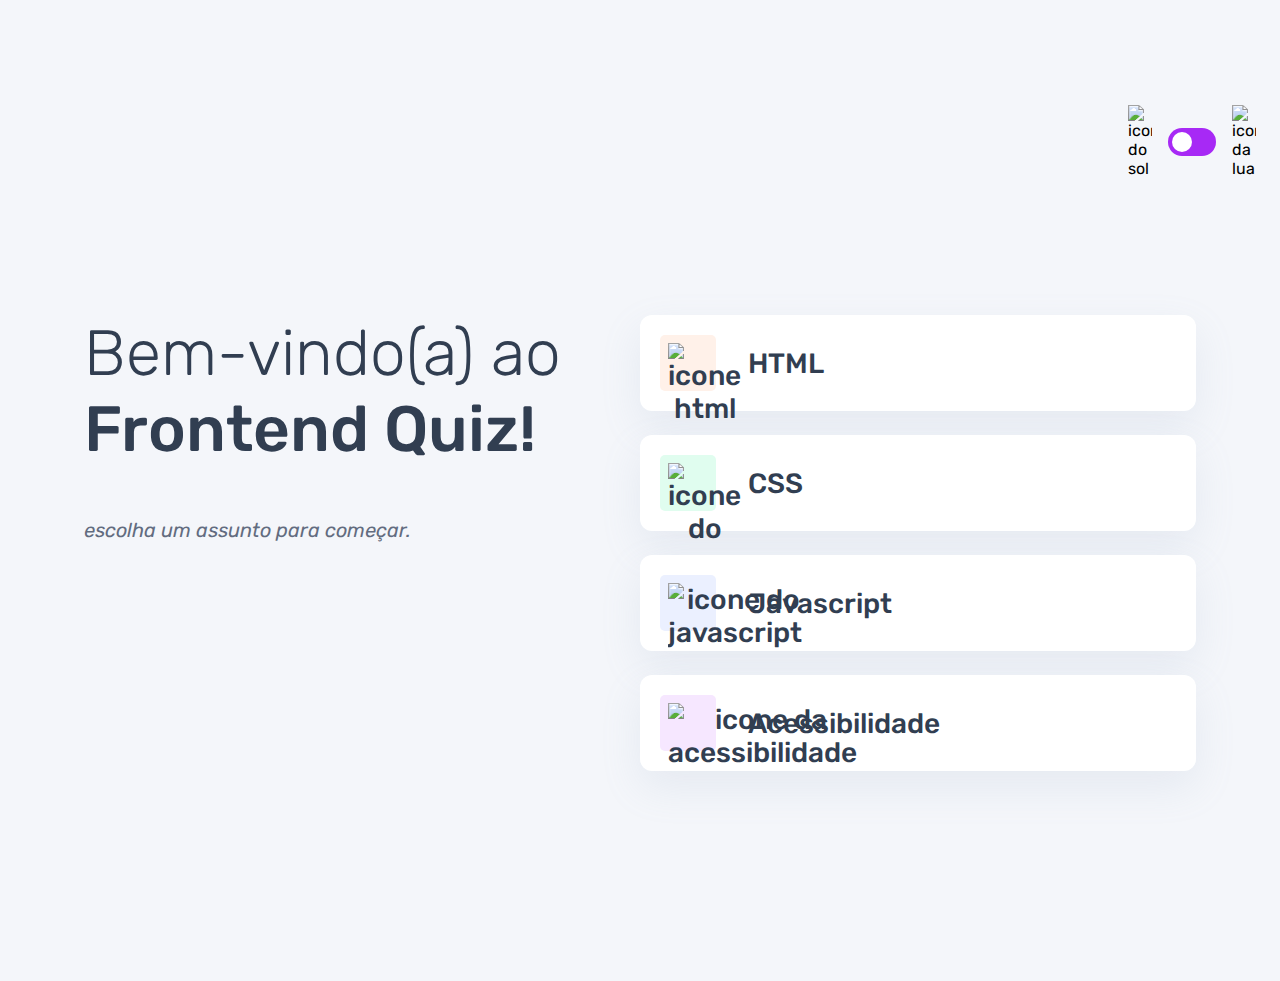
==== index.html @ c7b14210 "responsividade da home finalizada" ====
<!DOCTYPE html>
<html lang="pt-BR">
<head>
    <meta charset="UTF-8">
    <meta name="viewport" content="width=device-width, initial-scale=1.0">
    <link rel="stylesheet" href="style.css">
    <link rel="preconnect" href="https://fonts.googleapis.com">
<link rel="preconnect" href="https://fonts.gstatic.com" crossorigin>
<link href="https://fonts.googleapis.com/css2?family=Rubik:ital,wght@0,300..900;1,300..900&display=swap" rel="stylesheet">
    <title>Quiz App</title>
</head>
<body >
   <header>
    <div class="tema">
        <img src="./assets/images/icon-sun-dark.svg" alt="icone do sol">
        
        <button>
            <div></div>
        </button>
        <img src="./assets/images/icon-moon-dark.svg" alt="icone da lua">
    </div>
   </header> 
   
   <main>
        <section class="boas_vindas">
            
            <h1>Bem-vindo(a) ao <br>
                <strong>Frontend Quiz!</strong>
            </h1>
            
            <p>escolha um assunto para começar.</p>
        </section>

        <section class="assuntos">
            <button class="botao_html">
                <div>
                    <img src="./assets/images/icon-html.svg" alt="icone html">
                </div>
                HTML
            </button>

            <button class="botao_css">
                <div>
                    <img src="./assets/images/icon-css.svg" alt="icone do css">
                </div>
                CSS
            </button>

            <button class="botao_javascript">
                <div>
                    <img src="./assets/images/icon-js.svg" alt="icone do javascript">
                </div>
                Javascript
            </button>

            <button class="botao_acessibilidade">
                <div>
                    <img src="./assets/images/icon-accessibility.svg" alt="icone da acessibilidade">
                </div>
                Acessibilidade
            </button>
        </section>

   </main>

</body>
</html>
---- style.css ----
* {
    margin: 0;
    padding: 0;
    box-sizing:border-box;
    font-family: "Rubik", sans-serif;
    -webkit-font-smoothing: antialiased;
}

:root {
    --bg-color:#f4f6fa;
    --purple:#a729f5;
    --white:#fff;
    --primary-text-color:#313e51;
    --secondary-text-color:#626c7f;
    --button-bg:#fff;
    --bg-html:#fff1e9;
    --bg-css:#e0fdef;
    --bg-javascript: #ebf0ff;
    --bg-acessibilidade: #f6e7ff;
    --shadow: 0px 16px 40px 0px rgba(143, 160, 193, 0.14);
    --bg-mobile:url(./assets/images/pattern-background-mobile-light.svg);
    --bg-desktop:url(./assets/images/pattern-background-desktop-light.svg);
}

body{
    height: 100svh;
    background: var(--bg-mobile) var(--bg-color);
    background-repeat: no-repeat;
    background-size: cover;
}

header{
    padding: 16px 24px;
    display: flex;
    justify-content: flex-end;
}

.tema {
   padding: 8px 0;
   display: flex;
   align-items: center;
   gap: 8px;
}

.tema img {
    width: 16px;
}

.tema button {
    height: 20px;
    width: 32px;
    background: var(--purple);
    border: 0;
    border-radius: 999px;
    padding: 4px;
}

.tema button div {
    background: var(--white);
    width: 12px;
    height: 12px;
    border-radius: 999px; 
}


main {
    padding: 32px 24px;

}
.boas_vindas{
   margin-bottom:40px;

}



.boas_vindas h1 {
    font-size: 40px;
    font-weight: 300;
    color: var(--primary-text-color);
    margin-bottom: 16px;
}

.boas_vindas h1 strong {
    font-weight: 500;
}

.boas_vindas p {
    color: var(--secondary-text-color);
    font-size: 14px;
    line-height: 150%;
    font-style: italic;
}

.assuntos {
    display: flex;
    flex-direction: column;
    gap: 12px;

}

.assuntos button {
    border: none;
    background: var(--button-bg);
    display: flex;
    align-items: center;
    gap: 16px;
    padding: 12px;
    border-radius: 12px;
    box-shadow: var(--shadow);
    font-size: 18px;
    font-weight: 500;
    color: var(--primary-text-color);

}

.assuntos button div {
    width: 40px;
    height: 40px;
    padding:5px;
    border-radius: 5px;
}

.assuntos button img {
    width: 100%;
}

.botao_html div {
    background:var(--bg-html) ;
}

.botao_css div {
    background: var(--bg-css);
}

.botao_javascript div {
    background: var(--bg-javascript);
}

.botao_acessibilidade div {
    background: var(--bg-acessibilidade);
}

@media(min-width: 1100px) {
    body {
        background: var(--bg-desktop) var(--bg-color);
        background-size: cover;
        background-repeat: no-repeat;

    }

    header {
        margin-block: 81px;
    }

    .tema {
       gap: 16px; 
    }
    
    
    .tema img {
        width: 24px;
    }

    .tema button {
        width:48px;
        height: 28px;
    }
    
    .tema button div {
        width:20px;
        height:20px;
    }



    main {
        display: flex;
        max-width: 1160px;
        margin-inline:auto;
    }

    section {
        width: 100%;
    }

    .boas_vindas h1 {
        font-size: 64px;
        margin-bottom: 48px;

    }
    
    .boas_vindas p {
        font-size: 20px;
    }
    
    .assuntos {
        gap: 24px;
    }
    
    
    .assuntos button {
        font-size: 28px;
        padding: 20px;
        gap: 32px;
    }

    .assuntos button div {
         width: 56px;
         height: 56px;
         padding: 8px;
    }
}
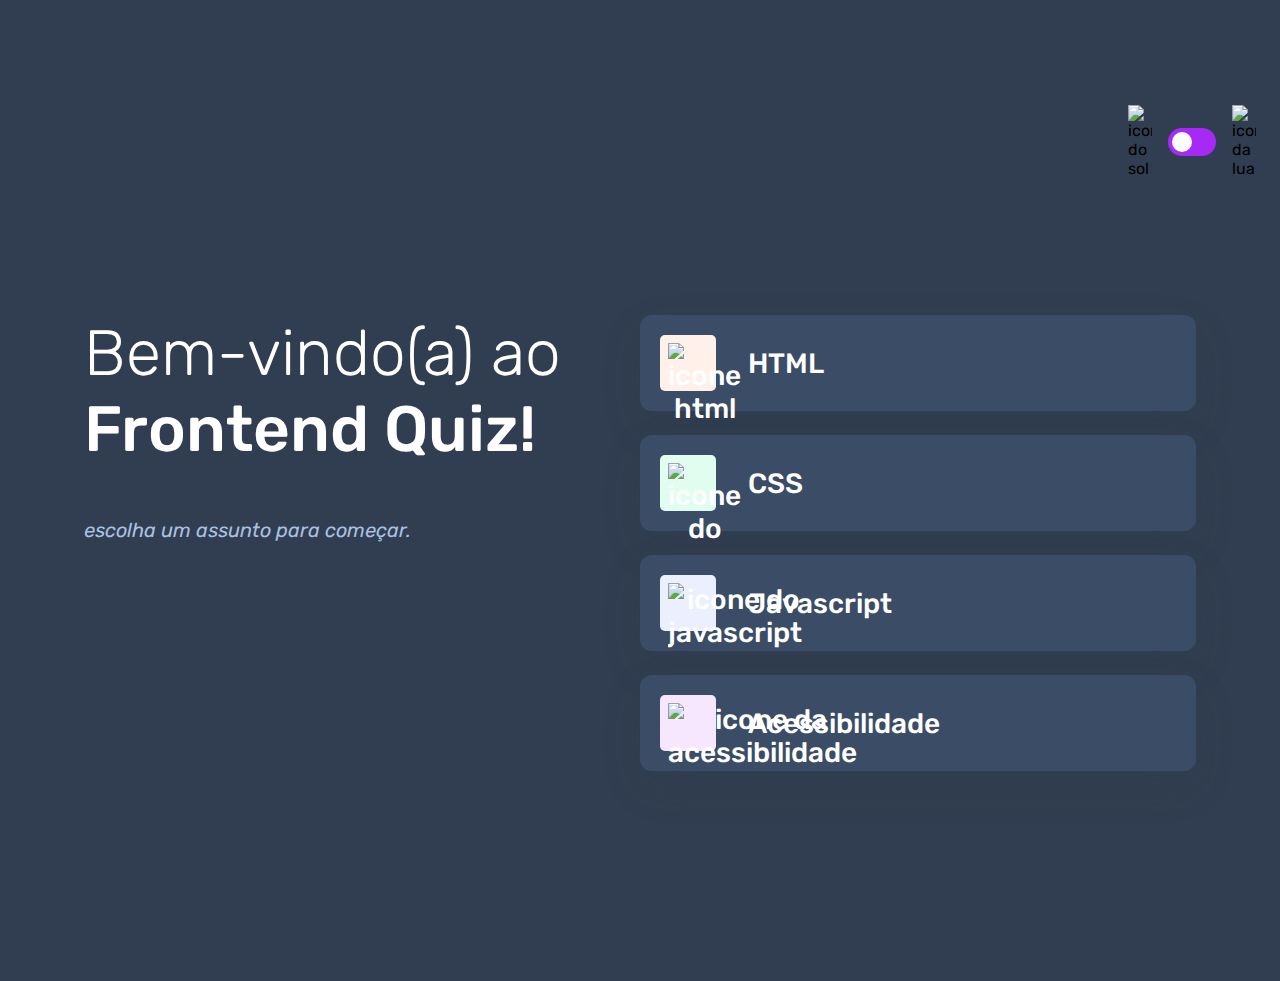
==== commit 27a806e9: "adaptação das cores para o tema escuro" ====
--- a/index.html
+++ b/index.html
@@ -9,7 +9,7 @@
 <link href="https://fonts.googleapis.com/css2?family=Rubik:ital,wght@0,300..900;1,300..900&display=swap" rel="stylesheet">
     <title>Quiz App</title>
 </head>
-<body >
+<body class="escuro">
    <header>
     <div class="tema">
         <img src="./assets/images/icon-sun-dark.svg" alt="icone do sol">
--- a/style.css
+++ b/style.css
@@ -22,6 +22,16 @@
     --bg-desktop:url(./assets/images/pattern-background-desktop-light.svg);
 }
 
+body.escuro {
+    --bg-color:#313e51;
+    --bg-mobile:url(./assets/images/pattern-background-mobile-dark.svg);
+    --bg-desktop:url(./assets/images/pattern-background-desktop-dark.svg);
+    --primary-text-color:#fff;
+    --button-bg: #3b4d66;
+    --shadow: 0px 16px 40px 0px rgba(49,62, 81, 0.14);
+    --secondary-text-color: #abc1e1;
+}
+
 body{
     height: 100svh;
     background: var(--bg-mobile) var(--bg-color);
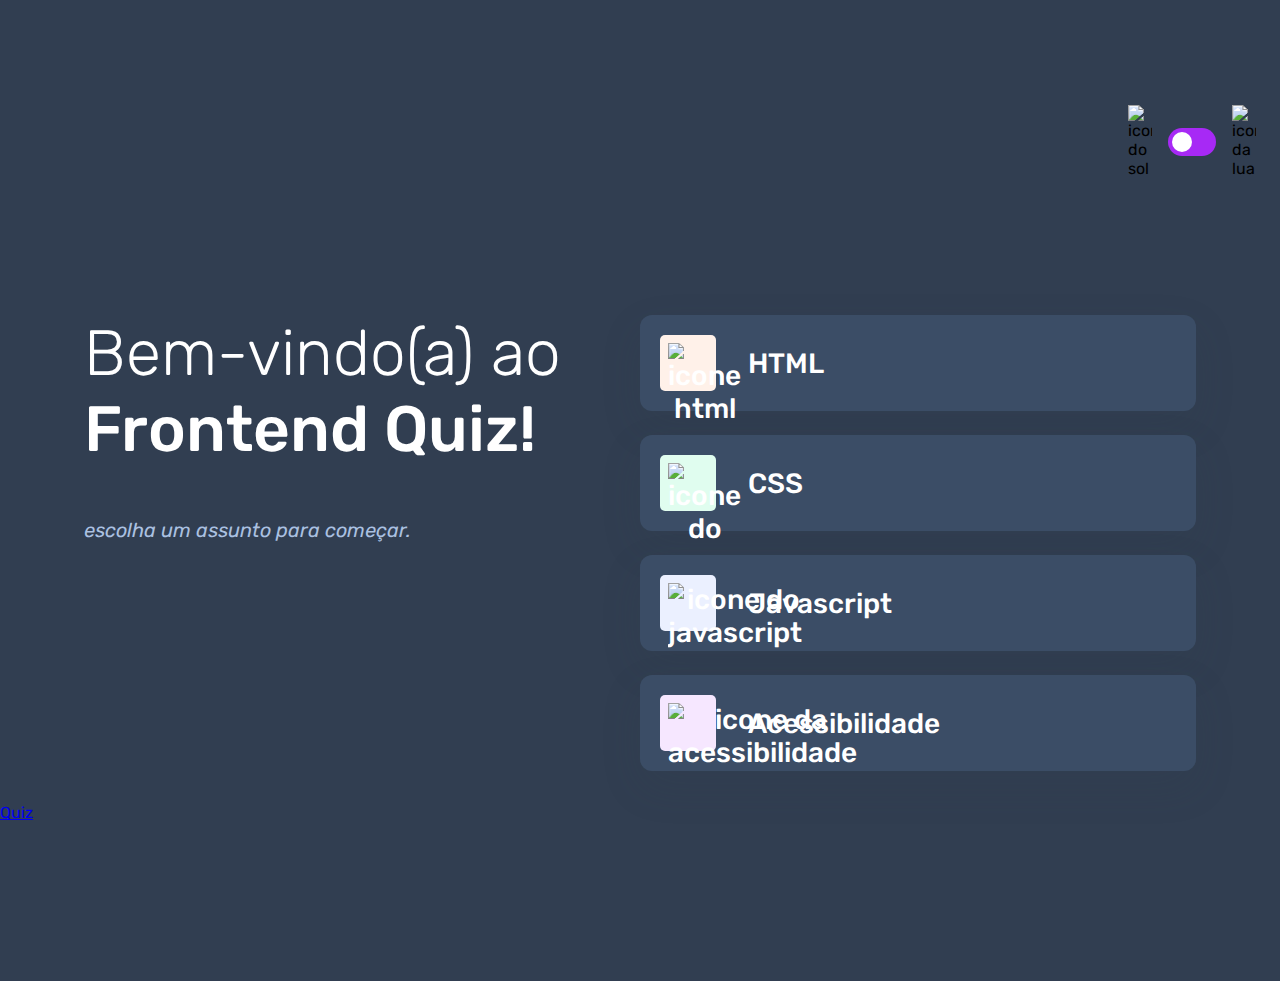
==== commit 43ca02d1: "criação da pagina do quiz" ====
--- a/index.html
+++ b/index.html
@@ -5,8 +5,8 @@
     <meta name="viewport" content="width=device-width, initial-scale=1.0">
     <link rel="stylesheet" href="style.css">
     <link rel="preconnect" href="https://fonts.googleapis.com">
-<link rel="preconnect" href="https://fonts.gstatic.com" crossorigin>
-<link href="https://fonts.googleapis.com/css2?family=Rubik:ital,wght@0,300..900;1,300..900&display=swap" rel="stylesheet">
+    <link rel="preconnect" href="https://fonts.gstatic.com" crossorigin>
+    <link href="https://fonts.googleapis.com/css2?family=Rubik:ital,wght@0,300..900;1,300..900&display=swap" rel="stylesheet">
     <title>Quiz App</title>
 </head>
 <body class="escuro">
@@ -62,6 +62,6 @@
         </section>
 
    </main>
-
+<a href="./pages/quiz/quiz.html">Quiz</a>
 </body>
 </html>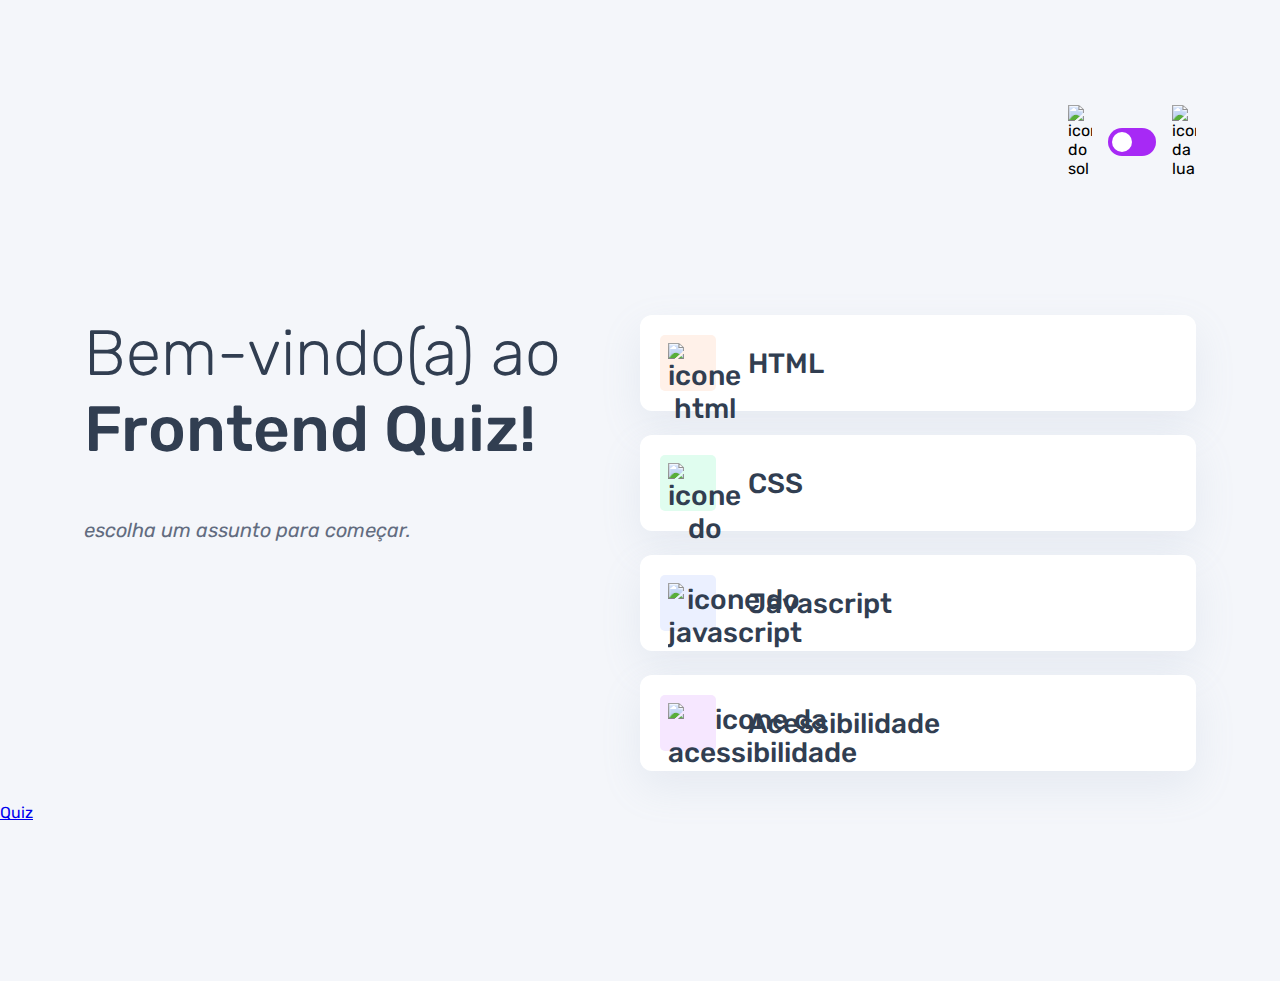
==== commit 240fd464: "primeiros ajuste do tema no javascript" ====
--- a/index.html
+++ b/index.html
@@ -7,9 +7,10 @@
     <link rel="preconnect" href="https://fonts.googleapis.com">
     <link rel="preconnect" href="https://fonts.gstatic.com" crossorigin>
     <link href="https://fonts.googleapis.com/css2?family=Rubik:ital,wght@0,300..900;1,300..900&display=swap" rel="stylesheet">
+    <script src="./script.js" defer></script>
     <title>Quiz App</title>
 </head>
-<body class="escuro">
+<body>
    <header>
     <div class="tema">
         <img src="./assets/images/icon-sun-dark.svg" alt="icone do sol">
--- a/style.css
+++ b/style.css
@@ -43,6 +43,8 @@
     padding: 16px 24px;
     display: flex;
     justify-content: flex-end;
+    max-width: 1160px;
+    margin-inline: auto;
 }
 
 .tema {
@@ -63,6 +65,7 @@
     border: 0;
     border-radius: 999px;
     padding: 4px;
+    display: flex;
 }
 
 .tema button div {
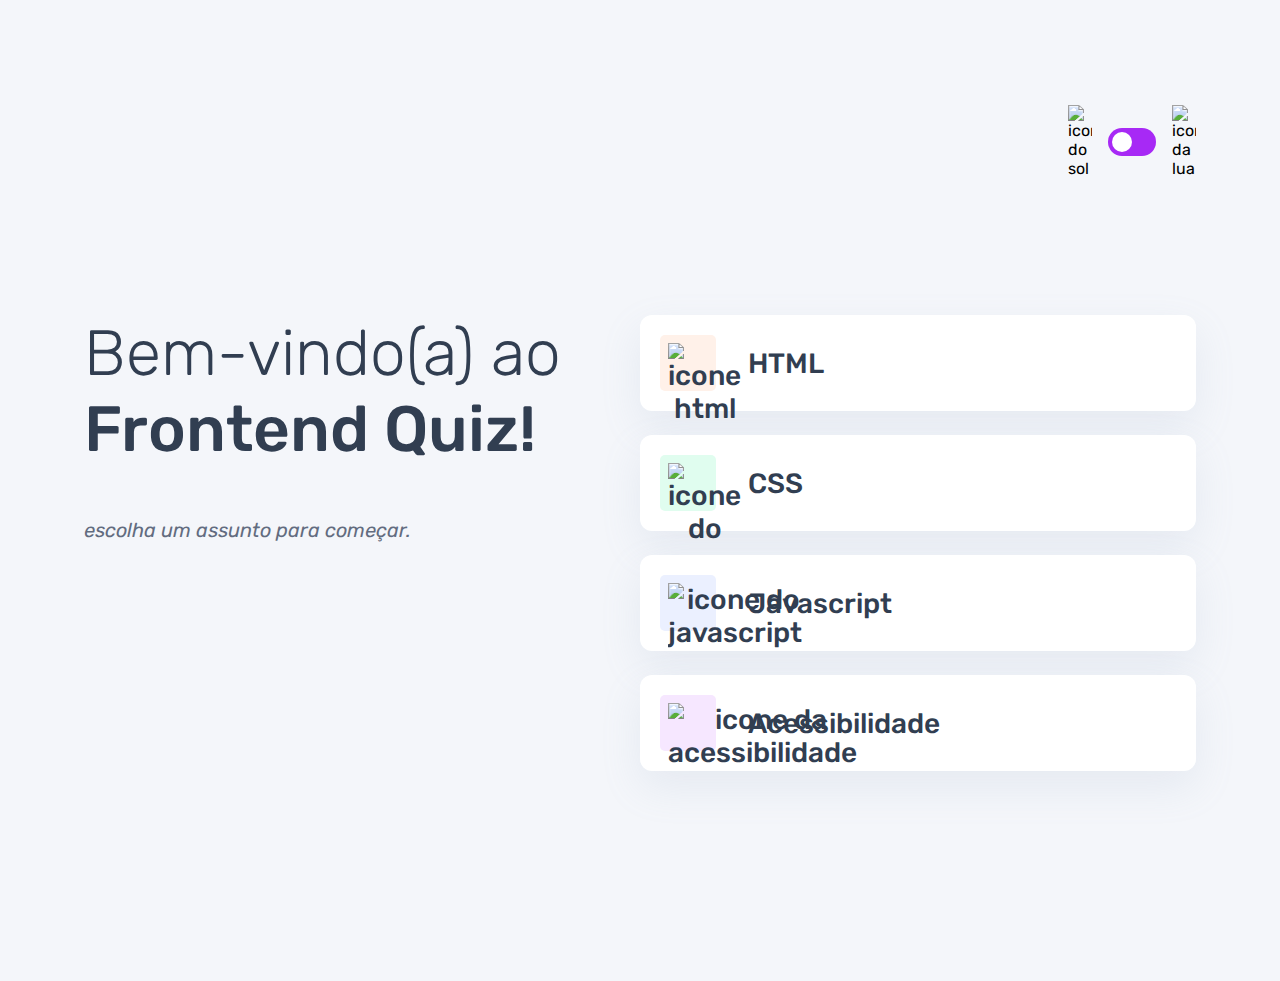
==== commit 78073d43: "adicionada a função para escolher o tema do quiz no index.html" ====
--- a/index.html
+++ b/index.html
@@ -7,7 +7,7 @@
     <link rel="preconnect" href="https://fonts.googleapis.com">
     <link rel="preconnect" href="https://fonts.gstatic.com" crossorigin>
     <link href="https://fonts.googleapis.com/css2?family=Rubik:ital,wght@0,300..900;1,300..900&display=swap" rel="stylesheet">
-    <script src="./script.js" defer></script>
+    <script src="./script.js" type="module" defer></script>
     <title>Quiz App</title>
 </head>
 <body>
@@ -63,6 +63,5 @@
         </section>
 
    </main>
-<a href="./pages/quiz/quiz.html">Quiz</a>
 </body>
 </html>--- a/style.css
+++ b/style.css
@@ -66,6 +66,7 @@
     border-radius: 999px;
     padding: 4px;
     display: flex;
+    cursor: pointer;
 }
 
 .tema button div {
@@ -124,6 +125,7 @@
     font-size: 18px;
     font-weight: 500;
     color: var(--primary-text-color);
+    cursor: pointer;
 
 }
 
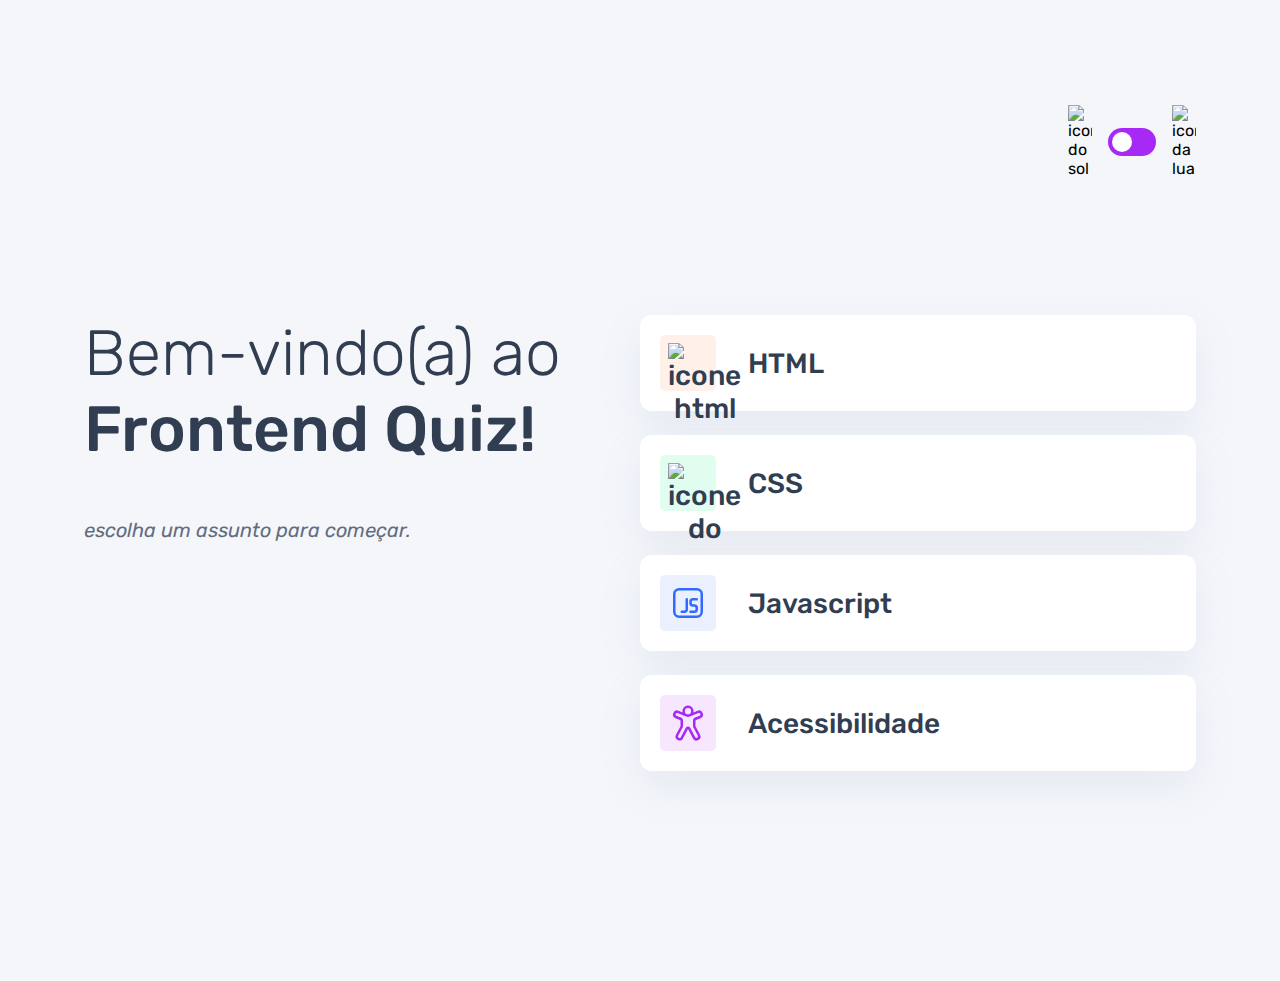
==== commit bac161a3: "alteração dinamica do assunto da pagina" ====
--- a/index.html
+++ b/index.html
@@ -49,14 +49,14 @@
 
             <button class="botao_javascript">
                 <div>
-                    <img src="./assets/images/icon-js.svg" alt="icone do javascript">
+                    <img src="./assets/images/icon-javascript.svg" alt="icone do javascript">
                 </div>
                 Javascript
             </button>
 
             <button class="botao_acessibilidade">
                 <div>
-                    <img src="./assets/images/icon-accessibility.svg" alt="icone da acessibilidade">
+                    <img src="./assets/images/icon-acessibilidade.svg" alt="icone da acessibilidade">
                 </div>
                 Acessibilidade
             </button>
